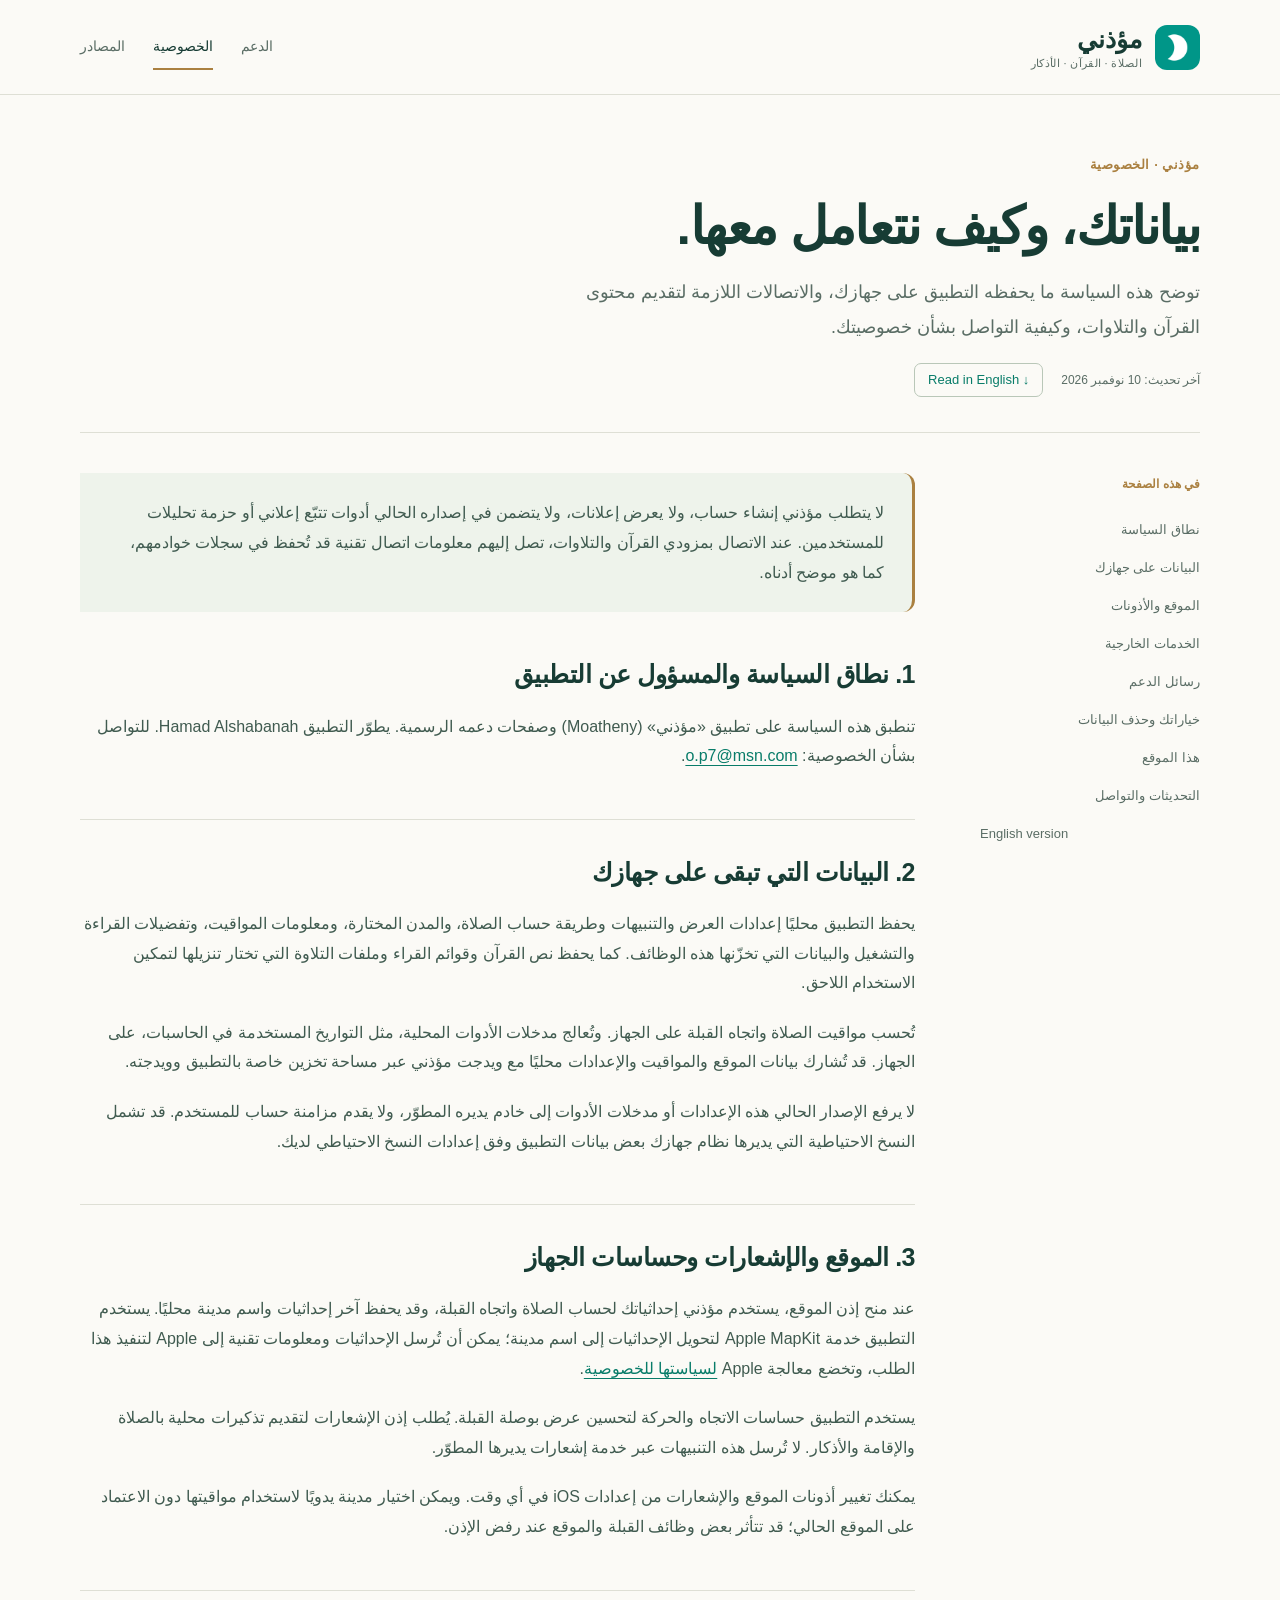
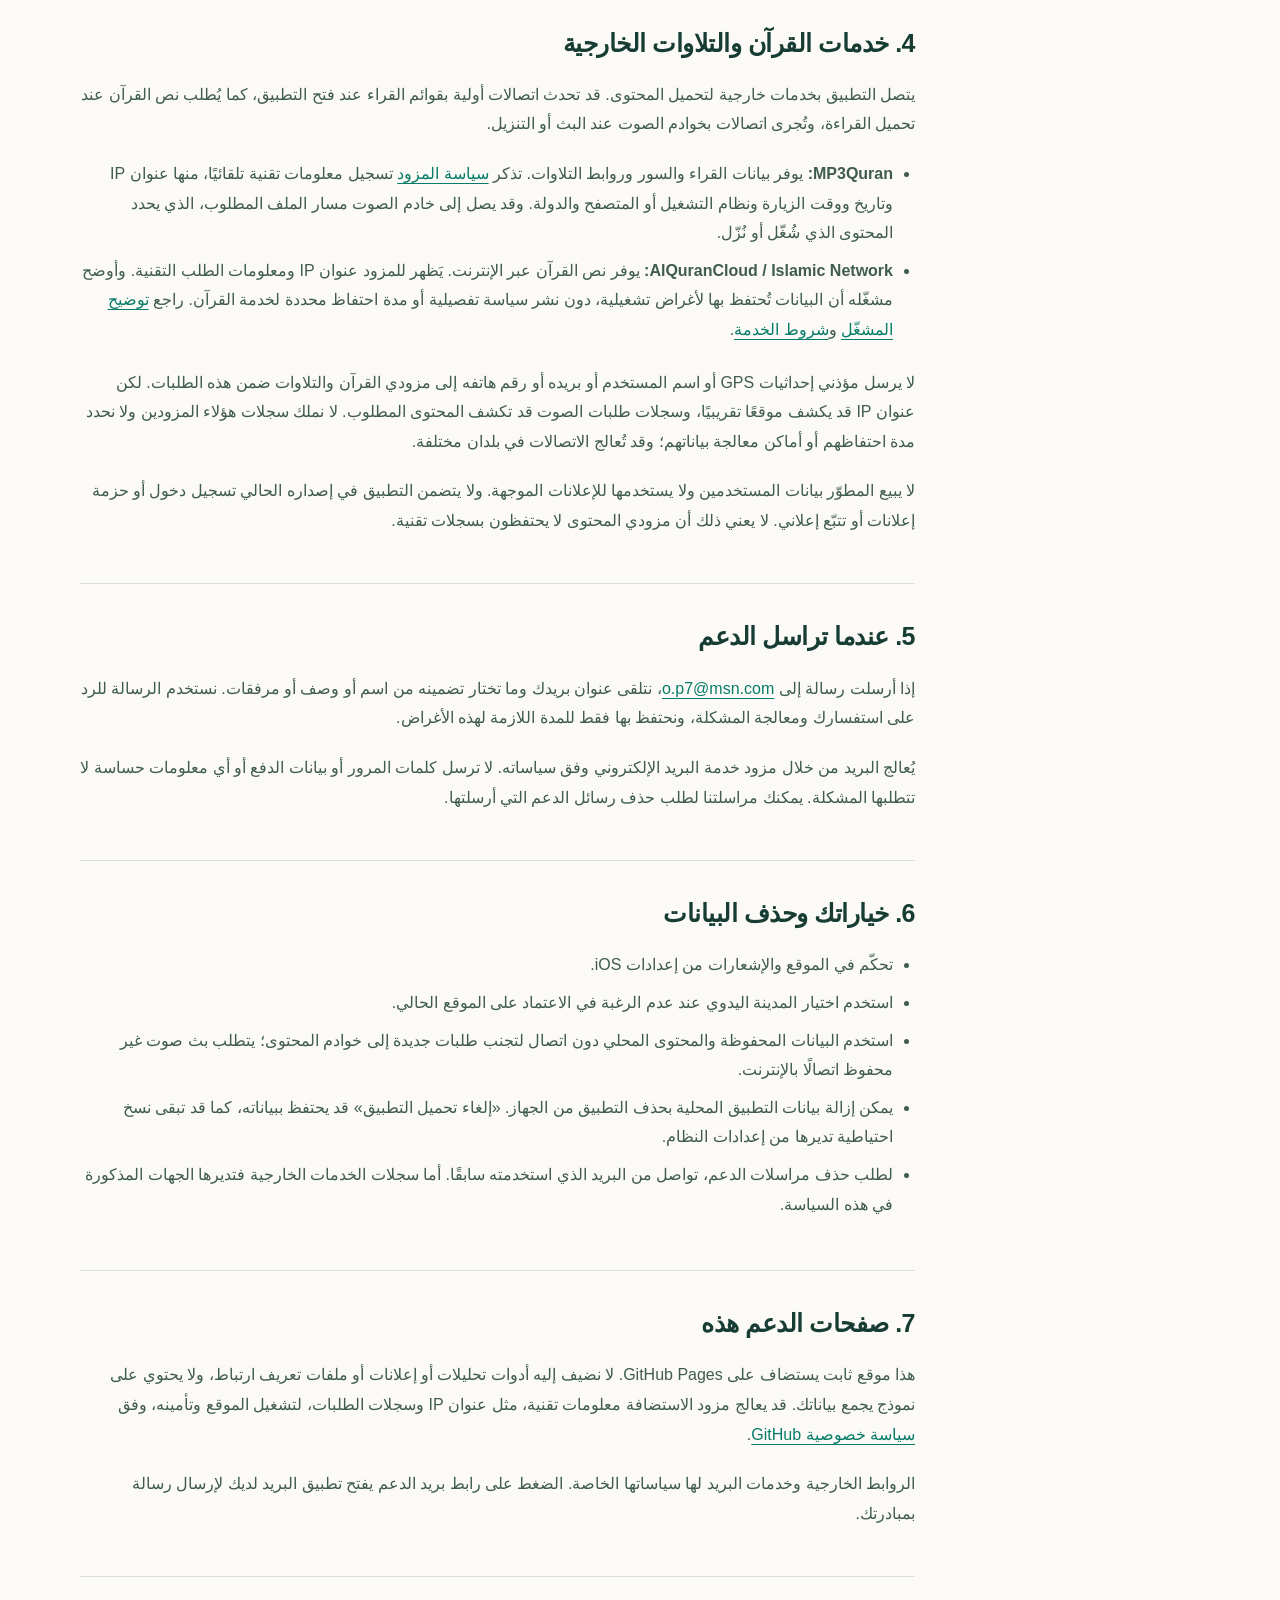
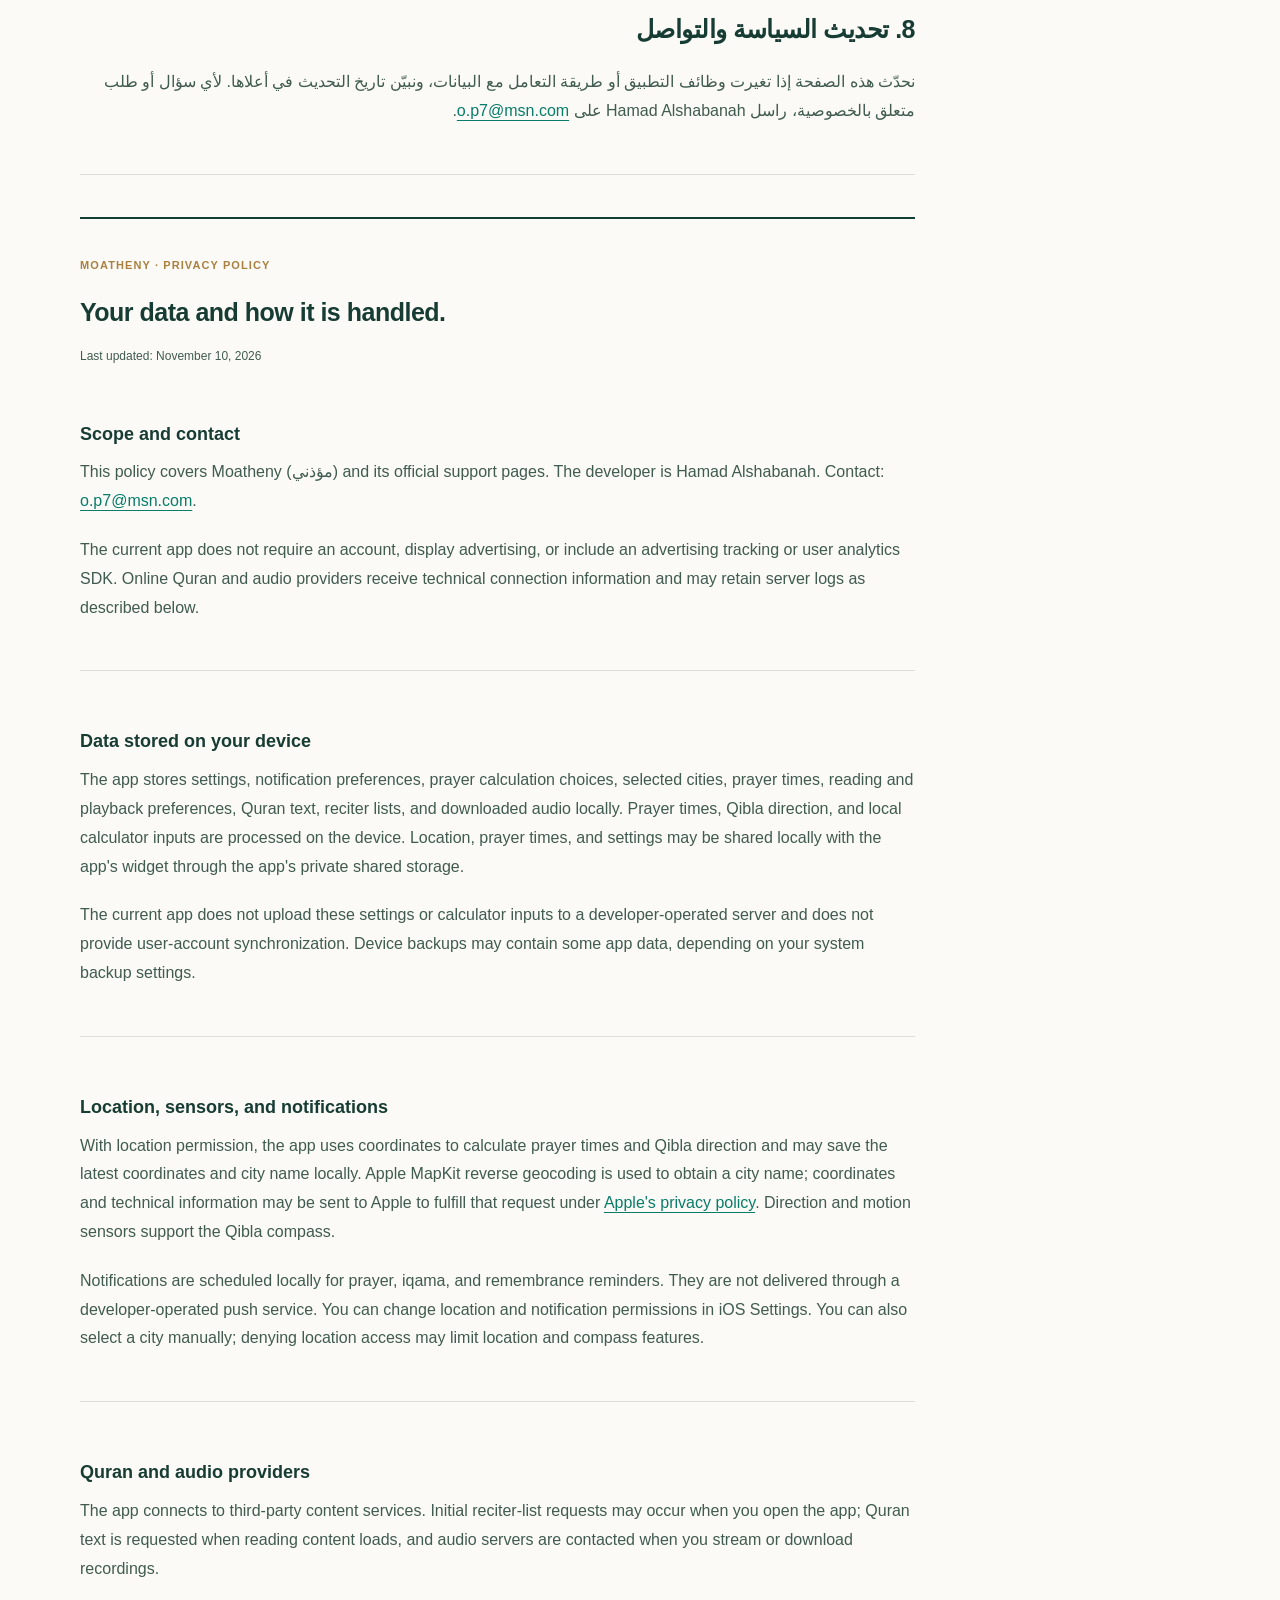
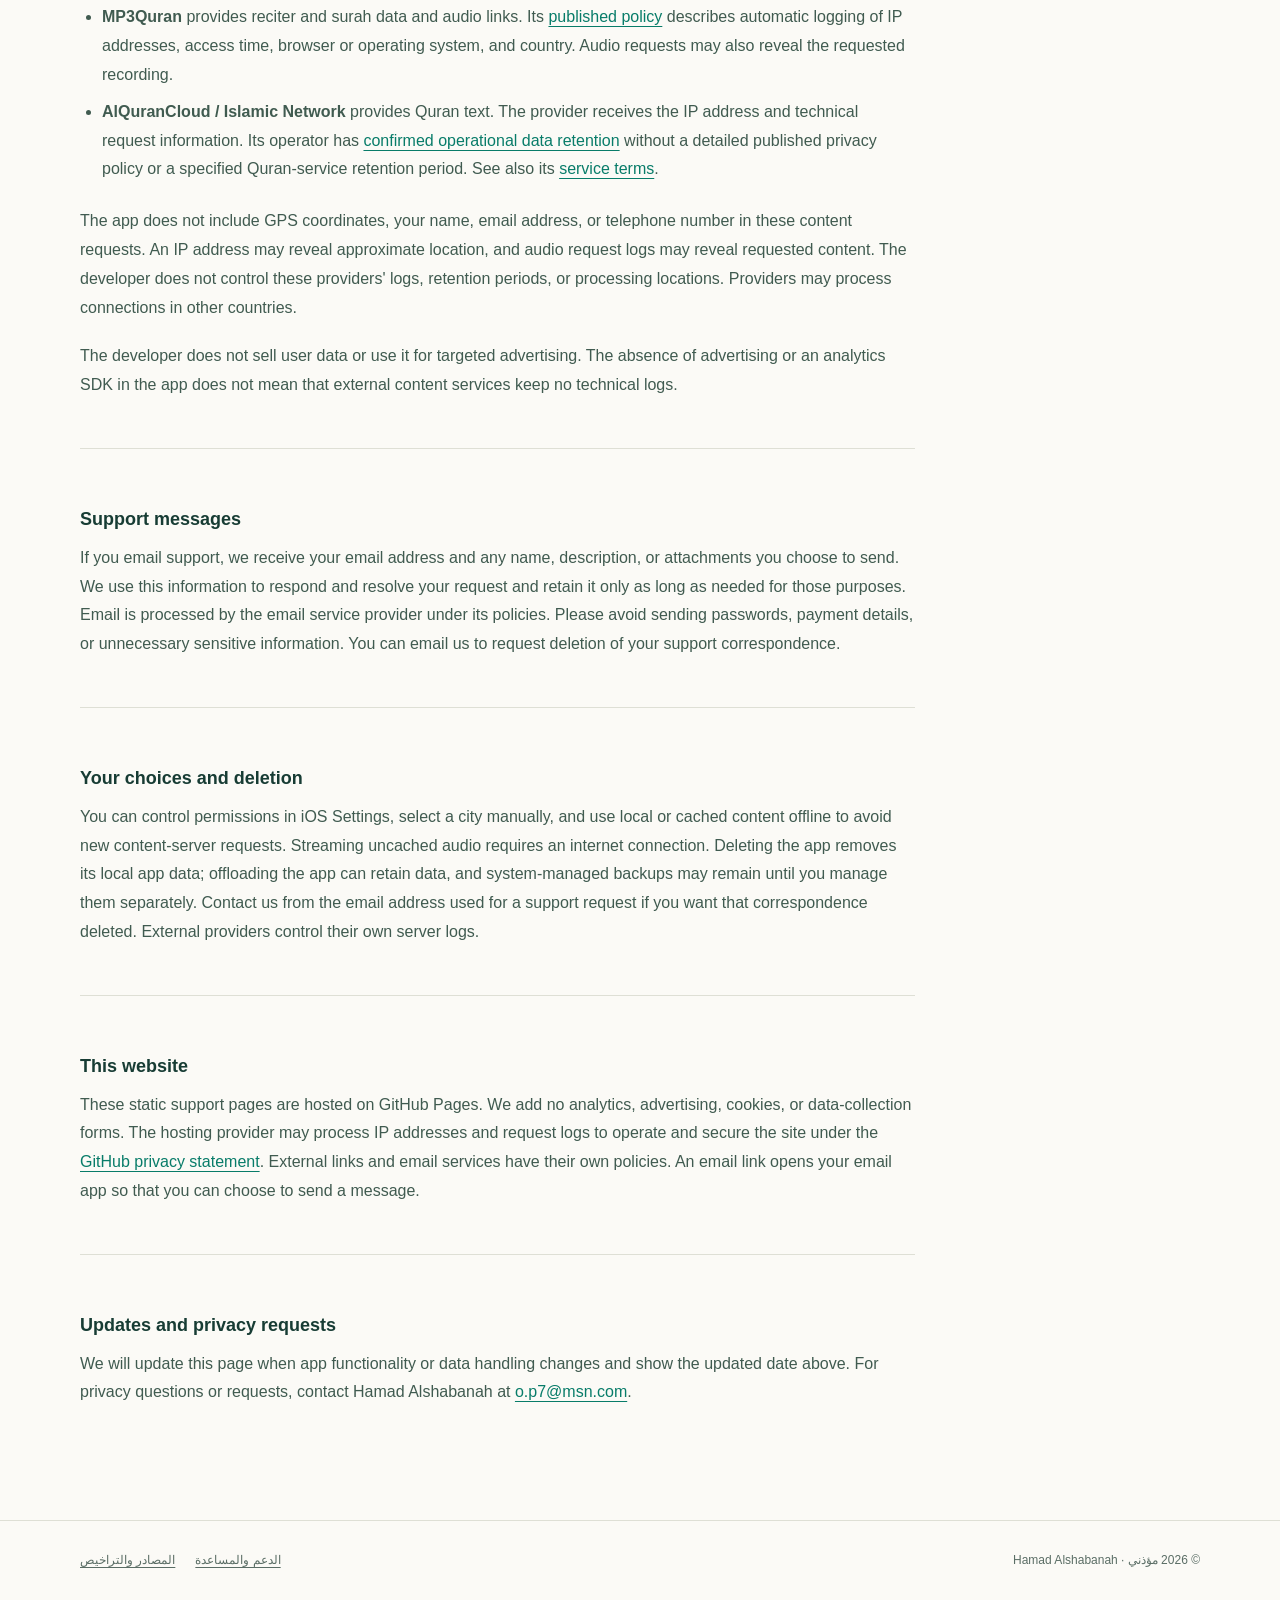
==== docs/privacy.html @ fa2d1a16 "Add Moatheny support, privacy, and content license pages" ====
<!doctype html>
<html lang="ar" dir="rtl">
<head>
  <meta charset="utf-8">
  <meta name="viewport" content="width=device-width, initial-scale=1">
  <meta name="theme-color" content="#113e34">
  <title>سياسة الخصوصية — مؤذني</title>
  <meta name="description" content="سياسة خصوصية مؤذني بالعربية والإنجليزية: التخزين المحلي، الموقع، خدمات القرآن والتلاوات، رسائل الدعم وخيارات المستخدم.">
  <link rel="canonical" href="https://hamads85.github.io/Moatheny/privacy.html">
  <link rel="icon" type="image/png" href="assets/app-icon.png">
  <link rel="apple-touch-icon" href="assets/app-icon.png">
  <link rel="stylesheet" href="assets/style.css">
</head>
<body>
  <a class="skip" href="#main">انتقل إلى المحتوى</a>
  <header class="site-header">
    <div class="wrap header-inner">
      <a class="brand" href="index.html" aria-label="مؤذني — الصفحة الرئيسية"><img src="assets/app-icon.png" width="45" height="45" alt=""><span><span class="brand-name">مؤذني</span><span class="brand-note">الصلاة · القرآن · الأذكار</span></span></a>
      <nav class="nav" aria-label="التنقل الرئيسي"><a href="index.html">الدعم</a><a href="privacy.html" aria-current="page">الخصوصية</a><a href="sources.html">المصادر</a></nav>
    </div>
  </header>
  <main id="main" class="wrap">
    <header class="page-header">
      <span class="eyebrow">مؤذني · الخصوصية</span>
      <h1>بياناتك، وكيف نتعامل معها.</h1>
      <p class="lead">توضح هذه السياسة ما يحفظه التطبيق على جهازك، والاتصالات اللازمة لتقديم محتوى القرآن والتلاوات، وكيفية التواصل بشأن خصوصيتك.</p>
      <div class="meta"><span>آخر تحديث: <time datetime="2026-11-10">10 نوفمبر 2026</time></span><a class="language-link" href="#privacy-en" lang="en" dir="ltr">Read in English ↓</a></div>
    </header>
    <div class="article-layout">
      <nav class="toc" aria-label="محتويات سياسة الخصوصية">
        <span class="toc-title">في هذه الصفحة</span>
        <a href="#scope">نطاق السياسة</a><a href="#local">البيانات على جهازك</a><a href="#location">الموقع والأذونات</a><a href="#providers">الخدمات الخارجية</a><a href="#support-data">رسائل الدعم</a><a href="#choices">خياراتك وحذف البيانات</a><a href="#website">هذا الموقع</a><a href="#changes">التحديثات والتواصل</a><a href="#privacy-en" lang="en" dir="ltr">English version</a>
      </nav>
      <article class="article">
        <div class="policy-intro"><p>لا يتطلب مؤذني إنشاء حساب، ولا يعرض إعلانات، ولا يتضمن في إصداره الحالي أدوات تتبّع إعلاني أو حزمة تحليلات للمستخدمين. عند الاتصال بمزودي القرآن والتلاوات، تصل إليهم معلومات اتصال تقنية قد تُحفظ في سجلات خوادمهم، كما هو موضح أدناه.</p></div>
        <section id="scope">
          <h2>1. نطاق السياسة والمسؤول عن التطبيق</h2>
          <p>تنطبق هذه السياسة على تطبيق «مؤذني» <span lang="en" dir="ltr">(Moatheny)</span> وصفحات دعمه الرسمية. يطوّر التطبيق <span lang="en" dir="ltr">Hamad Alshabanah</span>. للتواصل بشأن الخصوصية: <a href="mailto:o.p7@msn.com" dir="ltr">o.p7@msn.com</a>.</p>
        </section>
        <section id="local">
          <h2>2. البيانات التي تبقى على جهازك</h2>
          <p>يحفظ التطبيق محليًا إعدادات العرض والتنبيهات وطريقة حساب الصلاة، والمدن المختارة، ومعلومات المواقيت، وتفضيلات القراءة والتشغيل والبيانات التي تخزّنها هذه الوظائف. كما يحفظ نص القرآن وقوائم القراء وملفات التلاوة التي تختار تنزيلها لتمكين الاستخدام اللاحق.</p>
          <p>تُحسب مواقيت الصلاة واتجاه القبلة على الجهاز. وتُعالج مدخلات الأدوات المحلية، مثل التواريخ المستخدمة في الحاسبات، على الجهاز. قد تُشارك بيانات الموقع والمواقيت والإعدادات محليًا مع ويدجت مؤذني عبر مساحة تخزين خاصة بالتطبيق وويدجته.</p>
          <p>لا يرفع الإصدار الحالي هذه الإعدادات أو مدخلات الأدوات إلى خادم يديره المطوّر، ولا يقدم مزامنة حساب للمستخدم. قد تشمل النسخ الاحتياطية التي يديرها نظام جهازك بعض بيانات التطبيق وفق إعدادات النسخ الاحتياطي لديك.</p>
        </section>
        <section id="location">
          <h2>3. الموقع والإشعارات وحساسات الجهاز</h2>
          <p>عند منح إذن الموقع، يستخدم مؤذني إحداثياتك لحساب الصلاة واتجاه القبلة، وقد يحفظ آخر إحداثيات واسم مدينة محليًا. يستخدم التطبيق خدمة <span lang="en" dir="ltr">Apple MapKit</span> لتحويل الإحداثيات إلى اسم مدينة؛ يمكن أن تُرسل الإحداثيات ومعلومات تقنية إلى Apple لتنفيذ هذا الطلب، وتخضع معالجة Apple <a href="https://www.apple.com/legal/privacy/">لسياستها للخصوصية</a>.</p>
          <p>يستخدم التطبيق حساسات الاتجاه والحركة لتحسين عرض بوصلة القبلة. يُطلب إذن الإشعارات لتقديم تذكيرات محلية بالصلاة والإقامة والأذكار. لا تُرسل هذه التنبيهات عبر خدمة إشعارات يديرها المطوّر.</p>
          <p>يمكنك تغيير أذونات الموقع والإشعارات من إعدادات iOS في أي وقت. ويمكن اختيار مدينة يدويًا لاستخدام مواقيتها دون الاعتماد على الموقع الحالي؛ قد تتأثر بعض وظائف القبلة والموقع عند رفض الإذن.</p>
        </section>
        <section id="providers">
          <h2>4. خدمات القرآن والتلاوات الخارجية</h2>
          <p>يتصل التطبيق بخدمات خارجية لتحميل المحتوى. قد تحدث اتصالات أولية بقوائم القراء عند فتح التطبيق، كما يُطلب نص القرآن عند تحميل القراءة، وتُجرى اتصالات بخوادم الصوت عند البث أو التنزيل.</p>
          <ul>
            <li><strong>MP3Quran:</strong> يوفر بيانات القراء والسور وروابط التلاوات. تذكر <a href="https://apiquran.mp3quran.net/sw/privacy">سياسة المزود</a> تسجيل معلومات تقنية تلقائيًا، منها عنوان IP وتاريخ ووقت الزيارة ونظام التشغيل أو المتصفح والدولة. وقد يصل إلى خادم الصوت مسار الملف المطلوب، الذي يحدد المحتوى الذي شُغّل أو نُزّل.</li>
            <li><strong>AlQuranCloud / Islamic Network:</strong> يوفر نص القرآن عبر الإنترنت. يَظهر للمزود عنوان IP ومعلومات الطلب التقنية. وأوضح مشغّله أن البيانات تُحتفظ بها لأغراض تشغيلية، دون نشر سياسة تفصيلية أو مدة احتفاظ محددة لخدمة القرآن. راجع <a href="https://community.islamic.network/d/327-privacy-practices-for-alquran-api-and-audio-cdn-rifqat-al-ayat">توضيح المشغّل</a> و<a href="https://alquran.cloud/terms-and-conditions">شروط الخدمة</a>.</li>
          </ul>
          <p>لا يرسل مؤذني إحداثيات GPS أو اسم المستخدم أو بريده أو رقم هاتفه إلى مزودي القرآن والتلاوات ضمن هذه الطلبات. لكن عنوان IP قد يكشف موقعًا تقريبيًا، وسجلات طلبات الصوت قد تكشف المحتوى المطلوب. لا نملك سجلات هؤلاء المزودين ولا نحدد مدة احتفاظهم أو أماكن معالجة بياناتهم؛ وقد تُعالج الاتصالات في بلدان مختلفة.</p>
          <p>لا يبيع المطوّر بيانات المستخدمين ولا يستخدمها للإعلانات الموجهة. ولا يتضمن التطبيق في إصداره الحالي تسجيل دخول أو حزمة إعلانات أو تتبّع إعلاني. لا يعني ذلك أن مزودي المحتوى لا يحتفظون بسجلات تقنية.</p>
        </section>
        <section id="support-data">
          <h2>5. عندما تراسل الدعم</h2>
          <p>إذا أرسلت رسالة إلى <a href="mailto:o.p7@msn.com" dir="ltr">o.p7@msn.com</a>، نتلقى عنوان بريدك وما تختار تضمينه من اسم أو وصف أو مرفقات. نستخدم الرسالة للرد على استفسارك ومعالجة المشكلة، ونحتفظ بها فقط للمدة اللازمة لهذه الأغراض.</p>
          <p>يُعالج البريد من خلال مزود خدمة البريد الإلكتروني وفق سياساته. لا ترسل كلمات المرور أو بيانات الدفع أو أي معلومات حساسة لا تتطلبها المشكلة. يمكنك مراسلتنا لطلب حذف رسائل الدعم التي أرسلتها.</p>
        </section>
        <section id="choices">
          <h2>6. خياراتك وحذف البيانات</h2>
          <ul>
            <li>تحكّم في الموقع والإشعارات من إعدادات iOS.</li>
            <li>استخدم اختيار المدينة اليدوي عند عدم الرغبة في الاعتماد على الموقع الحالي.</li>
            <li>استخدم البيانات المحفوظة والمحتوى المحلي دون اتصال لتجنب طلبات جديدة إلى خوادم المحتوى؛ يتطلب بث صوت غير محفوظ اتصالًا بالإنترنت.</li>
            <li>يمكن إزالة بيانات التطبيق المحلية بحذف التطبيق من الجهاز. «إلغاء تحميل التطبيق» قد يحتفظ ببياناته، كما قد تبقى نسخ احتياطية تديرها من إعدادات النظام.</li>
            <li>لطلب حذف مراسلات الدعم، تواصل من البريد الذي استخدمته سابقًا. أما سجلات الخدمات الخارجية فتديرها الجهات المذكورة في هذه السياسة.</li>
          </ul>
        </section>
        <section id="website">
          <h2>7. صفحات الدعم هذه</h2>
          <p>هذا موقع ثابت يستضاف على <span lang="en" dir="ltr">GitHub Pages</span>. لا نضيف إليه أدوات تحليلات أو إعلانات أو ملفات تعريف ارتباط، ولا يحتوي على نموذج يجمع بياناتك. قد يعالج مزود الاستضافة معلومات تقنية، مثل عنوان IP وسجلات الطلبات، لتشغيل الموقع وتأمينه، وفق <a href="https://docs.github.com/en/site-policy/privacy-policies/github-general-privacy-statement">سياسة خصوصية GitHub</a>.</p>
          <p>الروابط الخارجية وخدمات البريد لها سياساتها الخاصة. الضغط على رابط بريد الدعم يفتح تطبيق البريد لديك لإرسال رسالة بمبادرتك.</p>
        </section>
        <section id="changes">
          <h2>8. تحديث السياسة والتواصل</h2>
          <p>نحدّث هذه الصفحة إذا تغيرت وظائف التطبيق أو طريقة التعامل مع البيانات، ونبيّن تاريخ التحديث في أعلاها. لأي سؤال أو طلب متعلق بالخصوصية، راسل <span lang="en" dir="ltr">Hamad Alshabanah</span> على <a href="mailto:o.p7@msn.com" dir="ltr">o.p7@msn.com</a>.</p>
        </section>

        <div id="privacy-en" class="english" lang="en" dir="ltr">
          <span class="eyebrow">MOATHENY · PRIVACY POLICY</span>
          <h2>Your data and how it is handled.</h2>
          <p class="meta">Last updated: November 10, 2026</p>
          <section>
            <h3>Scope and contact</h3>
            <p>This policy covers Moatheny (مؤذني) and its official support pages. The developer is Hamad Alshabanah. Contact: <a href="mailto:o.p7@msn.com">o.p7@msn.com</a>.</p>
            <p>The current app does not require an account, display advertising, or include an advertising tracking or user analytics SDK. Online Quran and audio providers receive technical connection information and may retain server logs as described below.</p>
          </section>
          <section>
            <h3>Data stored on your device</h3>
            <p>The app stores settings, notification preferences, prayer calculation choices, selected cities, prayer times, reading and playback preferences, Quran text, reciter lists, and downloaded audio locally. Prayer times, Qibla direction, and local calculator inputs are processed on the device. Location, prayer times, and settings may be shared locally with the app's widget through the app's private shared storage.</p>
            <p>The current app does not upload these settings or calculator inputs to a developer-operated server and does not provide user-account synchronization. Device backups may contain some app data, depending on your system backup settings.</p>
          </section>
          <section>
            <h3>Location, sensors, and notifications</h3>
            <p>With location permission, the app uses coordinates to calculate prayer times and Qibla direction and may save the latest coordinates and city name locally. Apple MapKit reverse geocoding is used to obtain a city name; coordinates and technical information may be sent to Apple to fulfill that request under <a href="https://www.apple.com/legal/privacy/">Apple's privacy policy</a>. Direction and motion sensors support the Qibla compass.</p>
            <p>Notifications are scheduled locally for prayer, iqama, and remembrance reminders. They are not delivered through a developer-operated push service. You can change location and notification permissions in iOS Settings. You can also select a city manually; denying location access may limit location and compass features.</p>
          </section>
          <section>
            <h3>Quran and audio providers</h3>
            <p>The app connects to third-party content services. Initial reciter-list requests may occur when you open the app; Quran text is requested when reading content loads, and audio servers are contacted when you stream or download recordings.</p>
            <ul>
              <li><strong>MP3Quran</strong> provides reciter and surah data and audio links. Its <a href="https://apiquran.mp3quran.net/sw/privacy">published policy</a> describes automatic logging of IP addresses, access time, browser or operating system, and country. Audio requests may also reveal the requested recording.</li>
              <li><strong>AlQuranCloud / Islamic Network</strong> provides Quran text. The provider receives the IP address and technical request information. Its operator has <a href="https://community.islamic.network/d/327-privacy-practices-for-alquran-api-and-audio-cdn-rifqat-al-ayat">confirmed operational data retention</a> without a detailed published privacy policy or a specified Quran-service retention period. See also its <a href="https://alquran.cloud/terms-and-conditions">service terms</a>.</li>
            </ul>
            <p>The app does not include GPS coordinates, your name, email address, or telephone number in these content requests. An IP address may reveal approximate location, and audio request logs may reveal requested content. The developer does not control these providers' logs, retention periods, or processing locations. Providers may process connections in other countries.</p>
            <p>The developer does not sell user data or use it for targeted advertising. The absence of advertising or an analytics SDK in the app does not mean that external content services keep no technical logs.</p>
          </section>
          <section>
            <h3>Support messages</h3>
            <p>If you email support, we receive your email address and any name, description, or attachments you choose to send. We use this information to respond and resolve your request and retain it only as long as needed for those purposes. Email is processed by the email service provider under its policies. Please avoid sending passwords, payment details, or unnecessary sensitive information. You can email us to request deletion of your support correspondence.</p>
          </section>
          <section>
            <h3>Your choices and deletion</h3>
            <p>You can control permissions in iOS Settings, select a city manually, and use local or cached content offline to avoid new content-server requests. Streaming uncached audio requires an internet connection. Deleting the app removes its local app data; offloading the app can retain data, and system-managed backups may remain until you manage them separately. Contact us from the email address used for a support request if you want that correspondence deleted. External providers control their own server logs.</p>
          </section>
          <section>
            <h3>This website</h3>
            <p>These static support pages are hosted on GitHub Pages. We add no analytics, advertising, cookies, or data-collection forms. The hosting provider may process IP addresses and request logs to operate and secure the site under the <a href="https://docs.github.com/en/site-policy/privacy-policies/github-general-privacy-statement">GitHub privacy statement</a>. External links and email services have their own policies. An email link opens your email app so that you can choose to send a message.</p>
          </section>
          <section>
            <h3>Updates and privacy requests</h3>
            <p>We will update this page when app functionality or data handling changes and show the updated date above. For privacy questions or requests, contact Hamad Alshabanah at <a href="mailto:o.p7@msn.com">o.p7@msn.com</a>.</p>
          </section>
        </div>
      </article>
    </div>
  </main>
  <footer class="site-footer"><div class="wrap footer-inner"><p>© 2026 مؤذني · <span lang="en" dir="ltr">Hamad Alshabanah</span></p><div class="footer-links"><a href="index.html">الدعم والمساعدة</a><a href="sources.html">المصادر والتراخيص</a></div></div></footer>
</body>
</html>
---- docs/assets/style.css ----
:root{color-scheme:light;--ink:#173c34;--muted:#5a6d65;--green:#087c69;--deep:#113e34;--teal:#00998a;--gold:#aa8040;--paper:#fbfaf6;--line:#dedfd5;--white:#fff;--soft:#eef3eb;--radius:22px}
*{box-sizing:border-box}
html{scroll-behavior:smooth;scroll-padding-top:100px}
body{margin:0;background:var(--paper);color:var(--ink);font-family:-apple-system,BlinkMacSystemFont,"Segoe UI",Tahoma,Arial,sans-serif;font-size:17px;line-height:1.85;-webkit-font-smoothing:antialiased}
a{color:var(--green);text-underline-offset:.22em;text-decoration-thickness:1px}
a:hover{text-decoration-thickness:2px}
a:focus-visible,summary:focus-visible{outline:3px solid var(--gold);outline-offset:5px;border-radius:5px}
img{max-width:100%;height:auto;display:block}
button,a{-webkit-tap-highlight-color:transparent}
::selection{background:#d8e8d6;color:var(--deep)}
.wrap{width:min(1120px,calc(100% - 64px));margin-inline:auto}
.skip{position:absolute;inset-block-start:-100px;inset-inline-start:24px;padding:10px 18px;background:var(--deep);color:white;z-index:10}
.skip:focus{inset-block-start:8px}
.site-header{border-bottom:1px solid var(--line);background:rgba(251,250,246,.96)}
.header-inner{display:flex;align-items:center;justify-content:space-between;gap:30px;min-height:94px}
.brand{display:flex;align-items:center;gap:13px;color:var(--ink);text-decoration:none;flex-shrink:0}
.brand img{width:45px;height:45px;border-radius:12px}
.brand-name{display:block;font-size:25px;font-weight:750;line-height:1.3}
.brand-note{display:block;font-size:11px;color:var(--muted);letter-spacing:.03em;line-height:1.5}
.nav{display:flex;flex-wrap:wrap;align-items:center;gap:28px;font-size:14px}
.nav a{color:var(--muted);text-decoration:none;padding:10px 0}
.nav a:hover,.nav a[aria-current=page]{color:var(--ink)}
.nav a[aria-current=page]{box-shadow:inset 0 -2px var(--gold)}
.eyebrow{display:block;color:var(--gold);font-size:13px;font-weight:700;letter-spacing:.04em;margin-bottom:20px}
h1,h2,h3,p{margin-top:0}
h1{font-size:clamp(38px,5.4vw,67px);line-height:1.35;font-weight:760;letter-spacing:-1.4px;margin-bottom:24px}
h2{font-size:clamp(26px,3vw,35px);line-height:1.5;letter-spacing:-.5px;margin-bottom:18px}
h3{font-size:20px;line-height:1.6;margin-bottom:10px}
p{margin-bottom:20px}
.lead{color:var(--muted);font-size:19px;line-height:1.95;max-width:650px}
.hero{padding-block:74px 70px;display:grid;grid-template-columns:minmax(0,1.45fr) minmax(240px,.8fr);align-items:center;gap:80px}
.hero-copy h1 span{color:var(--green)}
.hero-copy .lead{max-width:600px}
.hero-art{position:relative;min-height:330px;display:flex;justify-content:center;align-items:center}
.icon-panel{width:min(300px,100%);aspect-ratio:1;border-radius:64px;padding:24px;background:#e7eee5;border:1px solid #d7e0d3;transform:rotate(-7deg)}
.icon-panel img{width:100%;border-radius:46px;transform:rotate(7deg);box-shadow:0 20px 35px -20px #113e3455}
.hero-art:before,.hero-art:after{content:"";position:absolute;border:1px solid #b8c6b5;border-radius:50%;z-index:-1}
.hero-art:before{width:330px;height:330px}
.hero-art:after{width:365px;height:365px;border-style:dashed;opacity:.65}
.actions{display:flex;flex-wrap:wrap;align-items:center;gap:14px;margin-top:28px}
.button{display:inline-flex;align-items:center;justify-content:center;gap:10px;padding:11px 23px;border-radius:10px;font-size:15px;font-weight:650;text-decoration:none;border:1px solid var(--green);background:var(--green);color:white;min-height:50px}
.button:hover{background:var(--deep);border-color:var(--deep)}
.button.secondary{background:transparent;border-color:#bbc8ba;color:var(--ink)}
.button.secondary:hover{background:var(--soft)}
.small-note{display:block;color:var(--muted);font-size:13px;margin-top:18px}
.feature-strip{background:var(--deep);color:#f7faf3;border-radius:var(--radius);padding:36px 40px;display:grid;grid-template-columns:repeat(3,1fr);gap:35px}
.feature-strip section+section{border-inline-start:1px solid #ffffff25;padding-inline-start:35px}
.feature-strip h2{font-size:19px;margin:0 0 8px}
.feature-strip p{font-size:14px;color:#c4d5c9;margin:0;line-height:1.9}
.feature-number{color:#d8b579;font-size:11px;letter-spacing:.15em;display:block;margin-bottom:8px}
.section{padding-block:72px;border-bottom:1px solid var(--line)}
.section-heading{max-width:620px;margin-bottom:35px}
.section-heading p{color:var(--muted)}
.support-layout{display:grid;grid-template-columns:260px minmax(0,1fr);gap:65px;align-items:start}
.contact-aside{background:var(--soft);padding:27px;border-radius:16px}
.contact-aside p{color:var(--muted);font-size:14px;margin-bottom:16px}
.email{direction:ltr;unicode-bidi:isolate;font-weight:650;font-size:17px}
.contact-aside .label{display:block;color:var(--muted);font-size:12px;margin-top:18px}
.faq details{border-top:1px solid var(--line);padding:0}
.faq details:last-child{border-bottom:1px solid var(--line)}
.faq summary{padding:22px 0;cursor:pointer;font-size:18px;font-weight:650;list-style:none;display:flex;align-items:center;justify-content:space-between;gap:20px}
.faq summary::-webkit-details-marker{display:none}
.faq summary:after{content:"+";color:var(--gold);font-size:24px;font-weight:400;line-height:1;flex-shrink:0}
.faq details[open] summary:after{content:"−"}
.faq details p,.faq details ul{font-size:15px;color:var(--muted);margin-bottom:22px;max-width:690px}
.faq details ul{padding-inline-start:22px}
.info-links{display:grid;grid-template-columns:1fr 1fr;gap:24px;padding-block:42px}
.info-link{border:1px solid var(--line);border-radius:16px;padding:27px 30px;text-decoration:none;display:block;background:#ffffff70}
.info-link .link-title{color:var(--ink);display:block;font-size:20px;font-weight:650;margin-bottom:5px}
.info-link .link-copy{color:var(--muted);display:block;font-size:14px}
.info-link:hover{border-color:var(--green);background:var(--white)}
.site-footer{border-top:1px solid var(--line);padding:28px 0 36px;color:var(--muted);font-size:12px}
.footer-inner{display:flex;justify-content:space-between;gap:20px;align-items:center;flex-wrap:wrap}
.footer-inner p{margin:0}
.footer-links{display:flex;gap:20px;flex-wrap:wrap}
.footer-links a{color:var(--muted)}
.page-header{padding-block:58px 35px;border-bottom:1px solid var(--line)}
.page-header h1{font-size:clamp(34px,4.5vw,52px);margin-bottom:14px}
.page-header .eyebrow{margin-bottom:14px}
.page-header .lead{font-size:18px;margin-bottom:18px}
.meta{font-size:12px;color:var(--muted);display:flex;gap:18px;flex-wrap:wrap;align-items:center}
.language-link{border:1px solid #b9c7b8;border-radius:7px;padding:4px 13px;text-decoration:none;font-size:13px}
.article-layout{display:grid;grid-template-columns:220px minmax(0,1fr);gap:65px;padding-block:40px 65px;align-items:start}
.toc{position:sticky;top:28px;font-size:13px}
.toc-title{color:var(--gold);font-weight:700;font-size:12px;display:block;margin-bottom:15px}
.toc a{display:block;text-decoration:none;color:var(--muted);padding:7px 0}
.toc a:hover{color:var(--green)}
.article{min-width:0;font-size:16px}
.article section{padding-block:8px 28px;margin-bottom:24px;border-bottom:1px solid var(--line)}
.article section:last-child{border-bottom:0;margin-bottom:0}
.article h2{font-size:25px;line-height:1.65;margin-bottom:16px}
.article h3{font-size:18px;margin-top:24px}
.article p,.article li{color:#405b50}
.article ul{padding-inline-start:22px;margin-top:0;margin-bottom:23px}
.article li{margin-block:8px}
.policy-intro{background:var(--soft);border-inline-start:3px solid var(--gold);border-radius:0 12px 12px 0;padding:25px 28px;margin-bottom:34px}
.policy-intro p:last-child{margin-bottom:0}
.article a{overflow-wrap:anywhere}
.article .english{direction:ltr;text-align:left;border-top:2px solid var(--deep);padding-top:36px;margin-top:42px}
.english .eyebrow{letter-spacing:.1em;font-size:11px}
.english h2{line-height:1.4}
.english p,.english li{line-height:1.8}
.source-meta{display:flex;gap:9px;flex-wrap:wrap;margin-bottom:18px}
.tag{font-size:11px;line-height:1.6;background:#eaf0e5;border:1px solid #d9e2d2;color:#3c5a49;border-radius:5px;padding:3px 8px}
.license{background:#f0f0e9;border:1px solid var(--line);border-radius:12px;padding:23px;direction:ltr;text-align:left;white-space:pre-wrap;font-family:ui-monospace,SFMono-Regular,Consolas,monospace;font-size:12px;line-height:1.8;overflow-wrap:anywhere;margin:18px 0 24px}
.license-links{display:flex;flex-wrap:wrap;gap:13px;font-size:13px;margin-top:13px}
.dependency-list{padding:0!important;list-style:none}
.dependency-list li{border-top:1px solid var(--line);padding-block:16px;margin:0;display:flex;align-items:baseline;justify-content:space-between;gap:20px}
.dependency-list strong{font-size:15px;display:block}
.dependency-list span{display:block;color:var(--muted);font-size:12px}
.dependency-list a{font-size:13px;white-space:nowrap}
@media(min-width:1500px){.hero{padding-block:100px 90px}}
@media(max-width:900px){.hero{gap:35px;grid-template-columns:minmax(0,1.25fr) minmax(220px,.75fr)}.hero-art{min-height:270px}.icon-panel{width:230px;padding:18px;border-radius:52px}.icon-panel img{border-radius:35px}.hero-art:before{width:260px;height:260px}.hero-art:after{width:290px;height:290px}.support-layout{grid-template-columns:220px minmax(0,1fr);gap:35px}.article-layout{grid-template-columns:170px minmax(0,1fr);gap:35px}.feature-strip{padding:30px;gap:24px}.feature-strip section+section{padding-inline-start:24px}}
@media(max-width:680px){.wrap{width:calc(100% - 40px)}.header-inner{min-height:85px;gap:16px}.brand-name{font-size:22px}.brand-note{font-size:10px}.brand img{width:39px;height:39px;border-radius:10px}.nav{gap:16px;font-size:12px}.nav a{padding-block:8px}.hero{padding-block:42px 38px;grid-template-columns:1fr;gap:22px}.hero-art{min-height:225px;grid-row:1}.icon-panel{width:170px;border-radius:40px;padding:12px}.icon-panel img{border-radius:28px}.hero-art:before{width:200px;height:200px}.hero-art:after{width:226px;height:226px}.hero-copy{text-align:center}.hero-copy .eyebrow{margin-bottom:12px}.hero-copy h1{font-size:42px;margin-bottom:18px;letter-spacing:-1px}.hero-copy .lead{font-size:17px}.actions{justify-content:center}.feature-strip{grid-template-columns:1fr;padding:27px;gap:23px}.feature-strip section+section{border-inline-start:0;border-top:1px solid #ffffff25;padding-inline-start:0;padding-top:22px}.feature-strip h2{font-size:19px}.feature-strip p{font-size:14px}.section{padding-block:43px}.section-heading{margin-bottom:24px}.support-layout{grid-template-columns:1fr;gap:28px}.contact-aside{padding:23px}.faq summary{font-size:16px;padding-block:20px}.info-links{grid-template-columns:1fr;gap:16px;padding-block:30px}.info-link{padding:23px}.site-footer{padding-block:25px}.footer-inner{gap:15px}.footer-links{gap:17px}.page-header{padding-top:39px}.page-header .lead{font-size:16px}.article-layout{grid-template-columns:1fr;gap:26px;padding-block:26px 40px}.toc{position:static;display:flex;flex-wrap:wrap;column-gap:20px;row-gap:0;border-bottom:1px solid var(--line);padding-bottom:20px}.toc-title{width:100%;margin-bottom:6px}.toc a{font-size:12px;padding-block:4px}.article{font-size:15px}.article h2{font-size:23px}.policy-intro{padding:22px}.article section{padding-bottom:20px;margin-bottom:20px}.dependency-list li{align-items:center}.license{padding:17px;font-size:11px}}
@media(max-width:400px){.wrap{width:calc(100% - 30px)}.header-inner{align-items:center;gap:12px;flex-wrap:wrap;padding-block:16px}.nav{width:100%;justify-content:space-between;gap:12px}.hero-copy h1{font-size:36px}.button{width:100%}}
@media(prefers-reduced-motion:reduce){html{scroll-behavior:auto}}
@media print{.site-header,.site-footer,.toc,.actions,.skip{display:none}.wrap{width:100%}.article-layout{display:block}.article a{color:inherit}.article section{break-inside:avoid}.hero-art:before,.hero-art:after{display:none}}
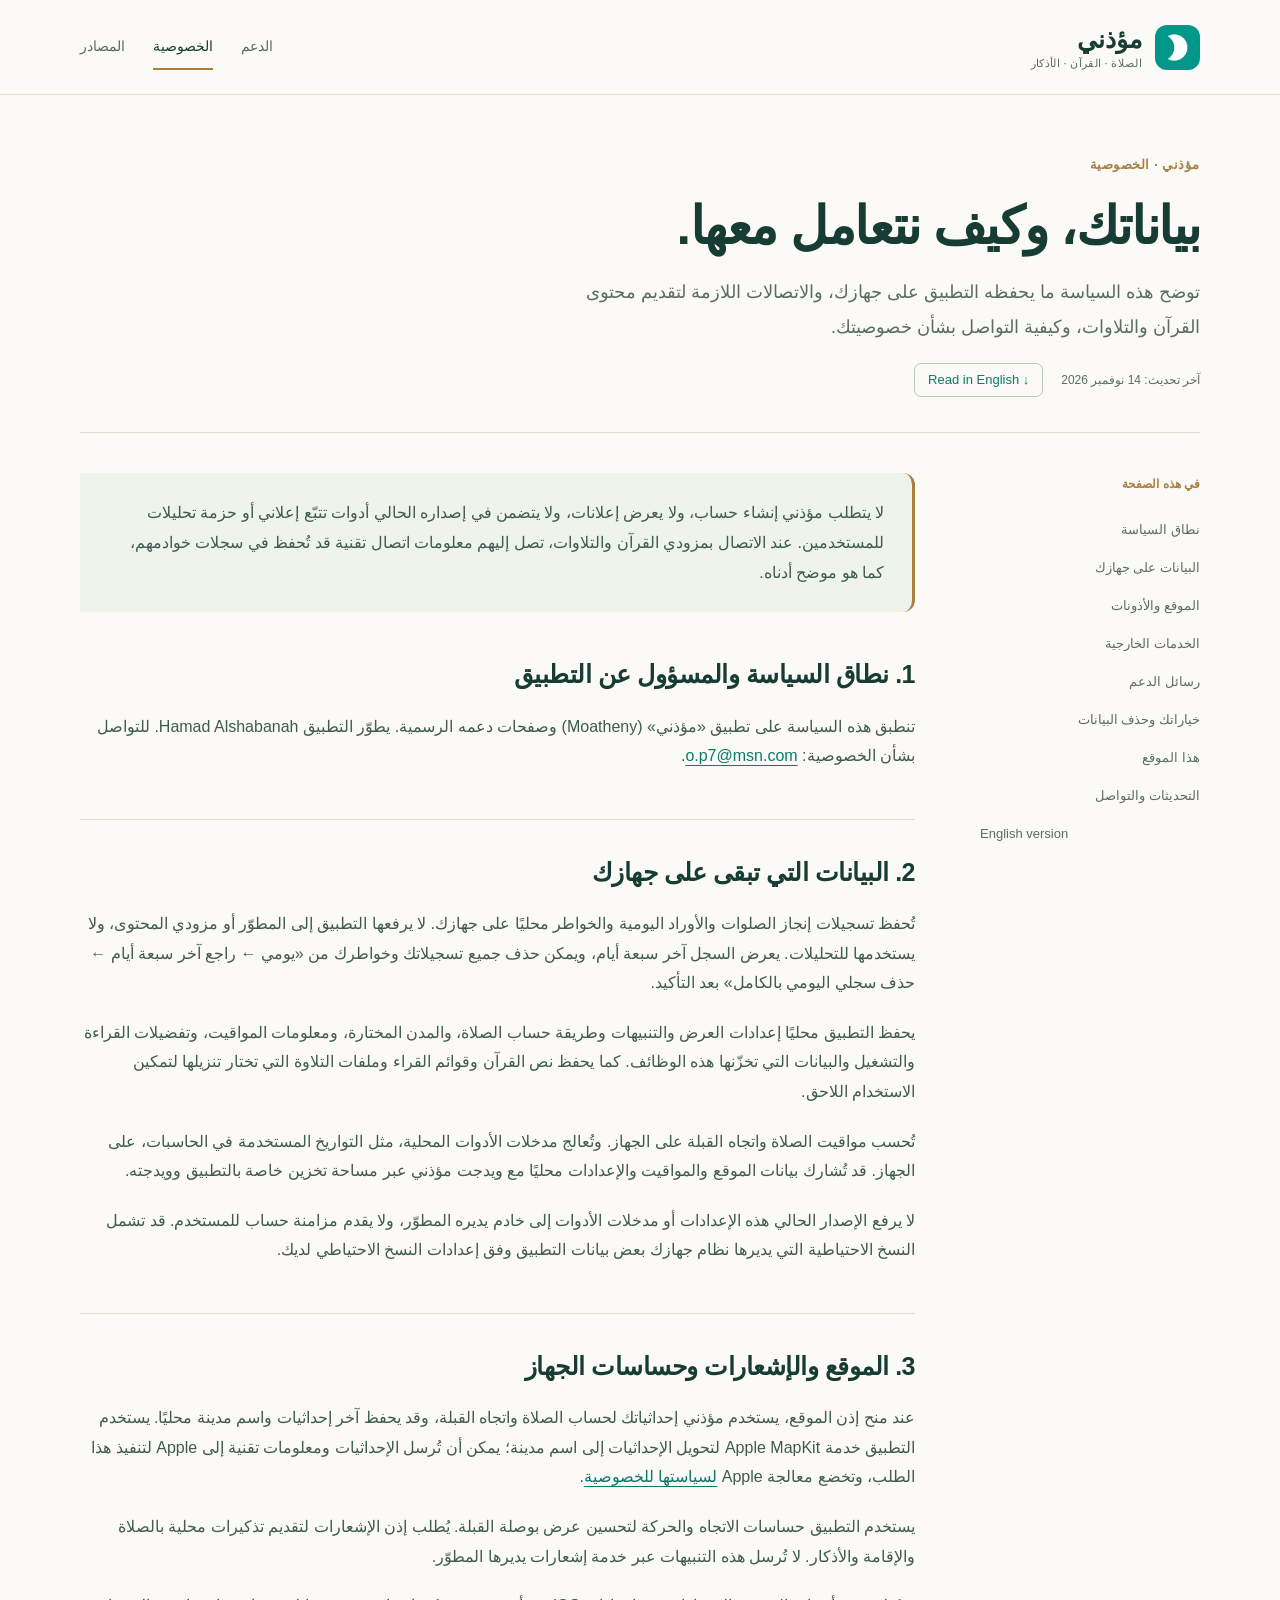
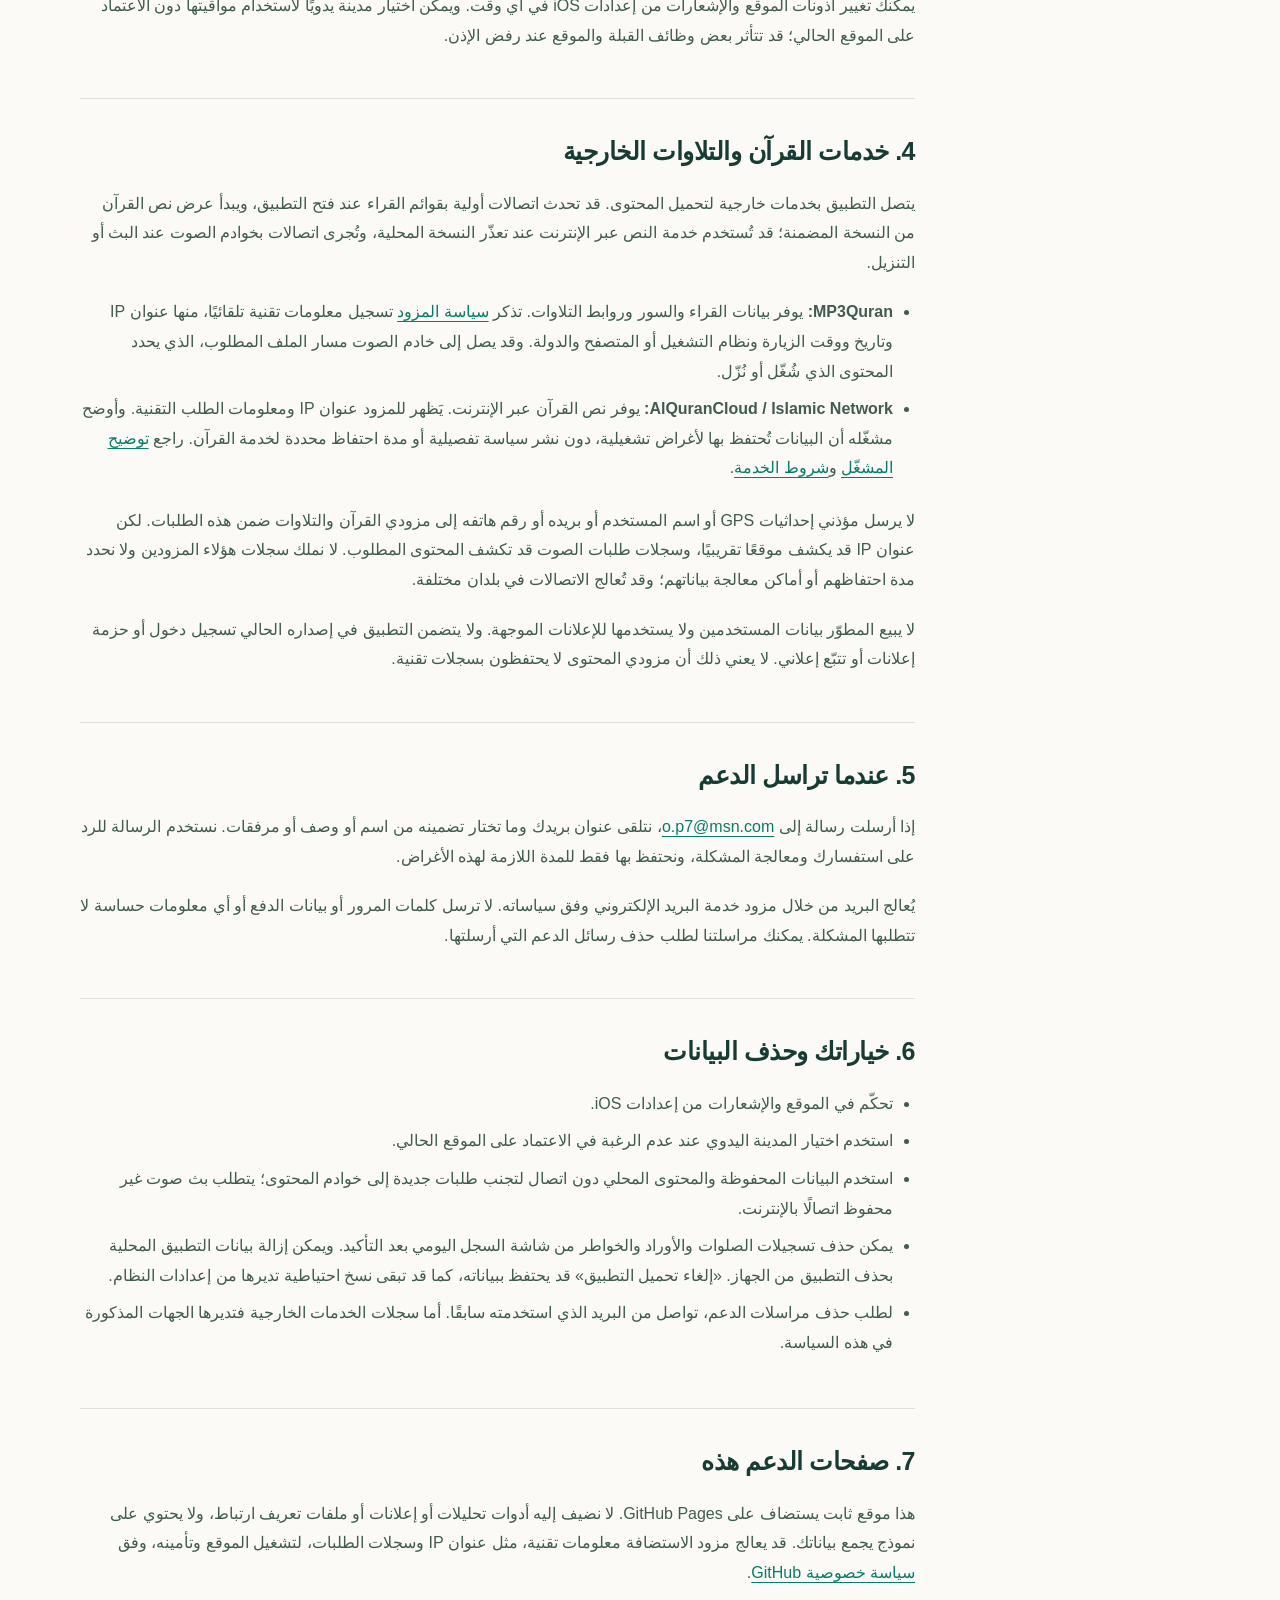
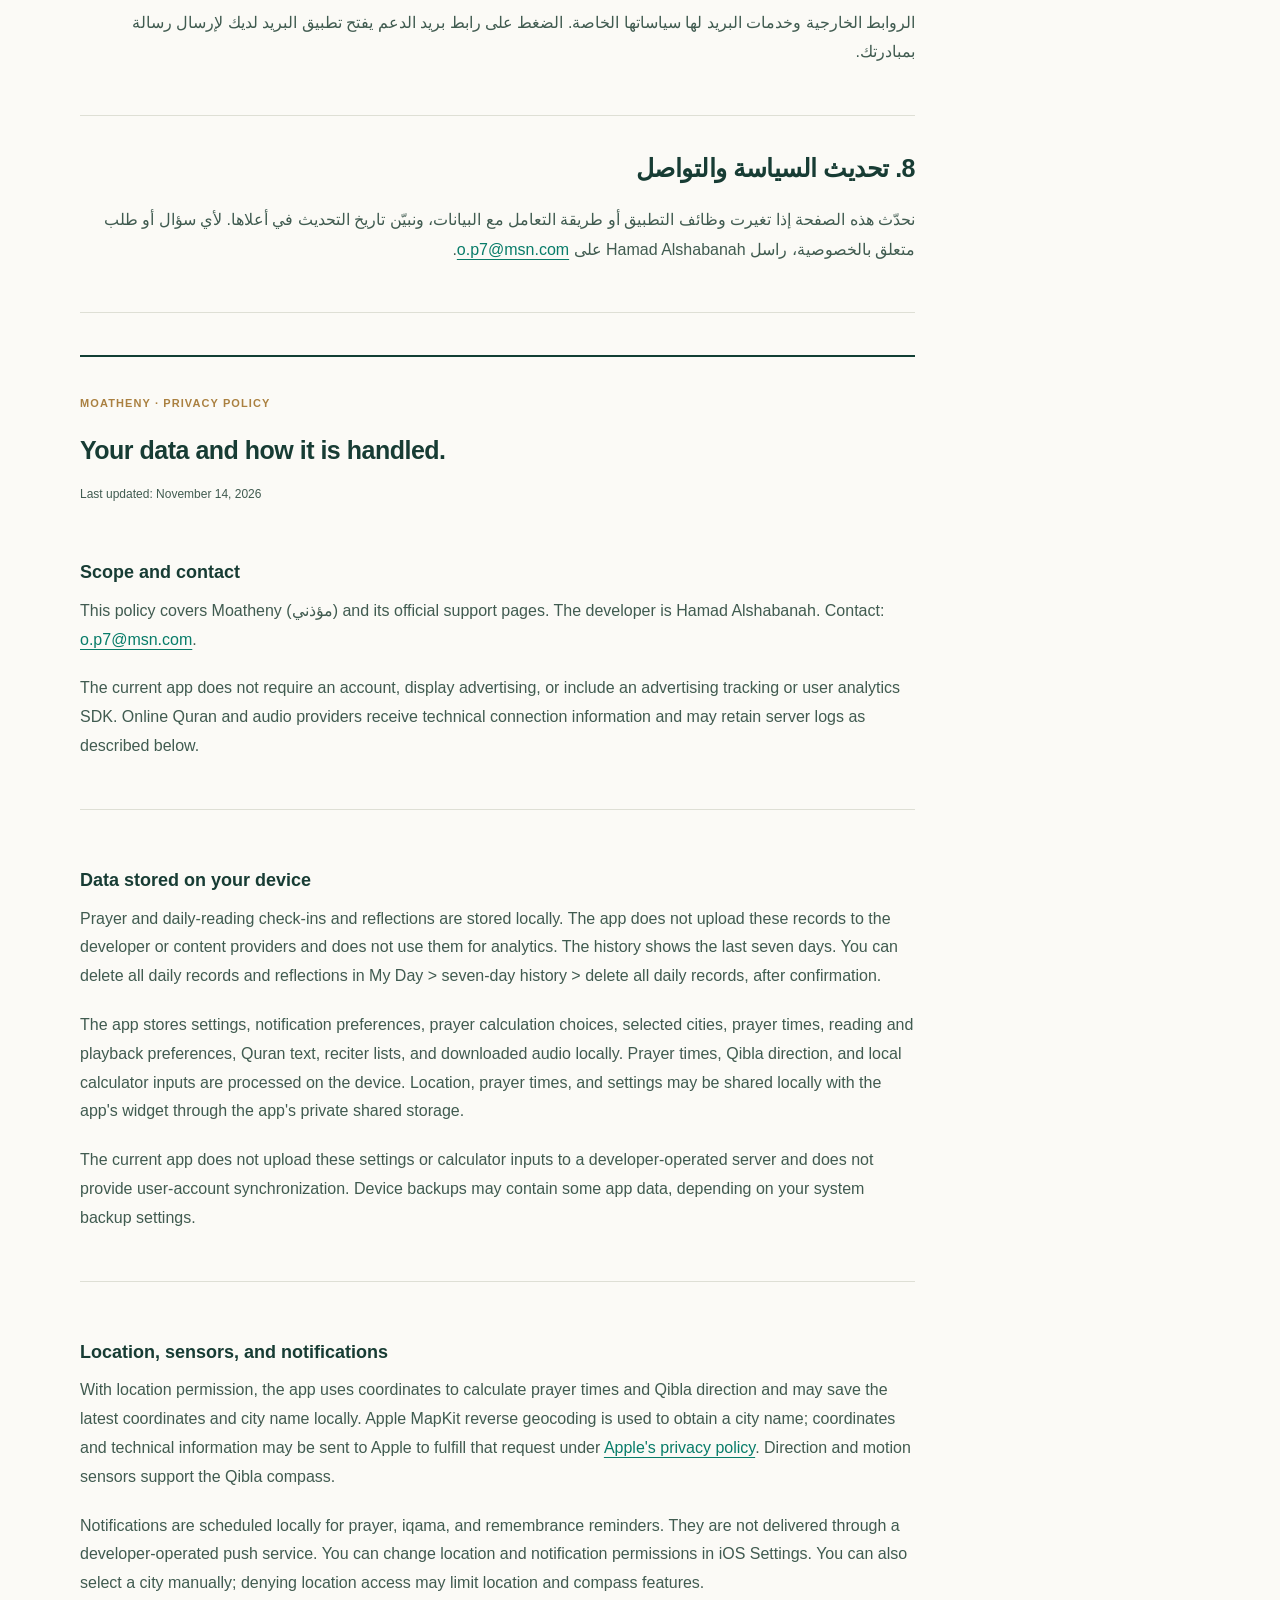
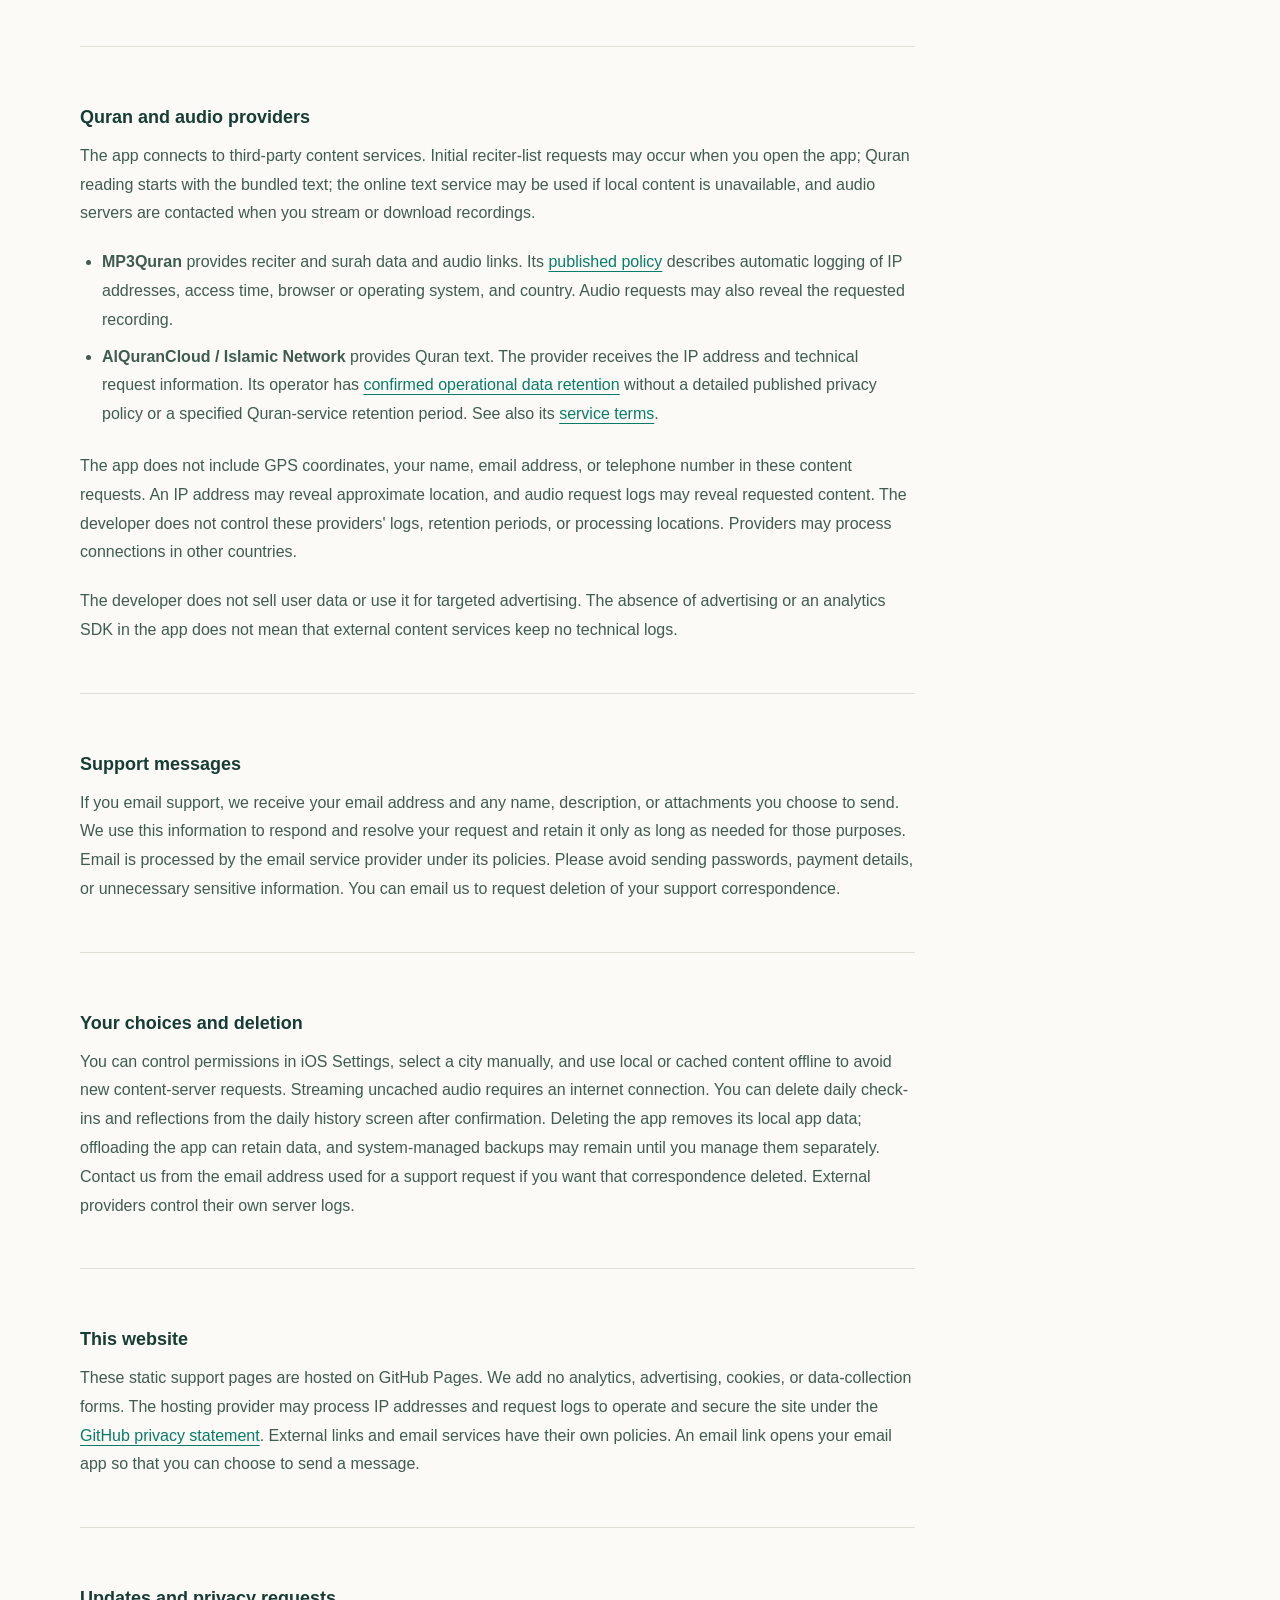
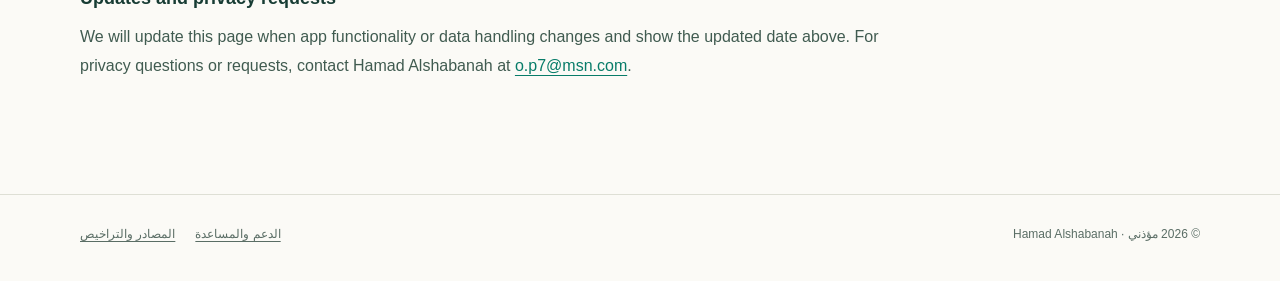
==== commit 3aa8a45d: "Document local daily practice records and deletion" ====
--- a/docs/privacy.html
+++ b/docs/privacy.html
@@ -24,7 +24,7 @@
       <span class="eyebrow">مؤذني · الخصوصية</span>
       <h1>بياناتك، وكيف نتعامل معها.</h1>
       <p class="lead">توضح هذه السياسة ما يحفظه التطبيق على جهازك، والاتصالات اللازمة لتقديم محتوى القرآن والتلاوات، وكيفية التواصل بشأن خصوصيتك.</p>
-      <div class="meta"><span>آخر تحديث: <time datetime="2026-11-10">10 نوفمبر 2026</time></span><a class="language-link" href="#privacy-en" lang="en" dir="ltr">Read in English ↓</a></div>
+      <div class="meta"><span>آخر تحديث: <time datetime="2026-11-14">14 نوفمبر 2026</time></span><a class="language-link" href="#privacy-en" lang="en" dir="ltr">Read in English ↓</a></div>
     </header>
     <div class="article-layout">
       <nav class="toc" aria-label="محتويات سياسة الخصوصية">
@@ -39,6 +39,7 @@
         </section>
         <section id="local">
           <h2>2. البيانات التي تبقى على جهازك</h2>
+          <p>تُحفظ تسجيلات إنجاز الصلوات والأوراد اليومية والخواطر محليًا على جهازك. لا يرفعها التطبيق إلى المطوّر أو مزودي المحتوى، ولا يستخدمها للتحليلات. يعرض السجل آخر سبعة أيام، ويمكن حذف جميع تسجيلاتك وخواطرك من «يومي ← راجع آخر سبعة أيام ← حذف سجلي اليومي بالكامل» بعد التأكيد.</p>
           <p>يحفظ التطبيق محليًا إعدادات العرض والتنبيهات وطريقة حساب الصلاة، والمدن المختارة، ومعلومات المواقيت، وتفضيلات القراءة والتشغيل والبيانات التي تخزّنها هذه الوظائف. كما يحفظ نص القرآن وقوائم القراء وملفات التلاوة التي تختار تنزيلها لتمكين الاستخدام اللاحق.</p>
           <p>تُحسب مواقيت الصلاة واتجاه القبلة على الجهاز. وتُعالج مدخلات الأدوات المحلية، مثل التواريخ المستخدمة في الحاسبات، على الجهاز. قد تُشارك بيانات الموقع والمواقيت والإعدادات محليًا مع ويدجت مؤذني عبر مساحة تخزين خاصة بالتطبيق وويدجته.</p>
           <p>لا يرفع الإصدار الحالي هذه الإعدادات أو مدخلات الأدوات إلى خادم يديره المطوّر، ولا يقدم مزامنة حساب للمستخدم. قد تشمل النسخ الاحتياطية التي يديرها نظام جهازك بعض بيانات التطبيق وفق إعدادات النسخ الاحتياطي لديك.</p>
@@ -51,7 +52,7 @@
         </section>
         <section id="providers">
           <h2>4. خدمات القرآن والتلاوات الخارجية</h2>
-          <p>يتصل التطبيق بخدمات خارجية لتحميل المحتوى. قد تحدث اتصالات أولية بقوائم القراء عند فتح التطبيق، كما يُطلب نص القرآن عند تحميل القراءة، وتُجرى اتصالات بخوادم الصوت عند البث أو التنزيل.</p>
+          <p>يتصل التطبيق بخدمات خارجية لتحميل المحتوى. قد تحدث اتصالات أولية بقوائم القراء عند فتح التطبيق، ويبدأ عرض نص القرآن من النسخة المضمنة؛ قد تُستخدم خدمة النص عبر الإنترنت عند تعذّر النسخة المحلية، وتُجرى اتصالات بخوادم الصوت عند البث أو التنزيل.</p>
           <ul>
             <li><strong>MP3Quran:</strong> يوفر بيانات القراء والسور وروابط التلاوات. تذكر <a href="https://apiquran.mp3quran.net/sw/privacy">سياسة المزود</a> تسجيل معلومات تقنية تلقائيًا، منها عنوان IP وتاريخ ووقت الزيارة ونظام التشغيل أو المتصفح والدولة. وقد يصل إلى خادم الصوت مسار الملف المطلوب، الذي يحدد المحتوى الذي شُغّل أو نُزّل.</li>
             <li><strong>AlQuranCloud / Islamic Network:</strong> يوفر نص القرآن عبر الإنترنت. يَظهر للمزود عنوان IP ومعلومات الطلب التقنية. وأوضح مشغّله أن البيانات تُحتفظ بها لأغراض تشغيلية، دون نشر سياسة تفصيلية أو مدة احتفاظ محددة لخدمة القرآن. راجع <a href="https://community.islamic.network/d/327-privacy-practices-for-alquran-api-and-audio-cdn-rifqat-al-ayat">توضيح المشغّل</a> و<a href="https://alquran.cloud/terms-and-conditions">شروط الخدمة</a>.</li>
@@ -70,7 +71,7 @@
             <li>تحكّم في الموقع والإشعارات من إعدادات iOS.</li>
             <li>استخدم اختيار المدينة اليدوي عند عدم الرغبة في الاعتماد على الموقع الحالي.</li>
             <li>استخدم البيانات المحفوظة والمحتوى المحلي دون اتصال لتجنب طلبات جديدة إلى خوادم المحتوى؛ يتطلب بث صوت غير محفوظ اتصالًا بالإنترنت.</li>
-            <li>يمكن إزالة بيانات التطبيق المحلية بحذف التطبيق من الجهاز. «إلغاء تحميل التطبيق» قد يحتفظ ببياناته، كما قد تبقى نسخ احتياطية تديرها من إعدادات النظام.</li>
+            <li>يمكن حذف تسجيلات الصلوات والأوراد والخواطر من شاشة السجل اليومي بعد التأكيد. ويمكن إزالة بيانات التطبيق المحلية بحذف التطبيق من الجهاز. «إلغاء تحميل التطبيق» قد يحتفظ ببياناته، كما قد تبقى نسخ احتياطية تديرها من إعدادات النظام.</li>
             <li>لطلب حذف مراسلات الدعم، تواصل من البريد الذي استخدمته سابقًا. أما سجلات الخدمات الخارجية فتديرها الجهات المذكورة في هذه السياسة.</li>
           </ul>
         </section>
@@ -87,7 +88,7 @@
         <div id="privacy-en" class="english" lang="en" dir="ltr">
           <span class="eyebrow">MOATHENY · PRIVACY POLICY</span>
           <h2>Your data and how it is handled.</h2>
-          <p class="meta">Last updated: November 10, 2026</p>
+          <p class="meta">Last updated: November 14, 2026</p>
           <section>
             <h3>Scope and contact</h3>
             <p>This policy covers Moatheny (مؤذني) and its official support pages. The developer is Hamad Alshabanah. Contact: <a href="mailto:o.p7@msn.com">o.p7@msn.com</a>.</p>
@@ -95,6 +96,7 @@
           </section>
           <section>
             <h3>Data stored on your device</h3>
+            <p>Prayer and daily-reading check-ins and reflections are stored locally. The app does not upload these records to the developer or content providers and does not use them for analytics. The history shows the last seven days. You can delete all daily records and reflections in My Day &gt; seven-day history &gt; delete all daily records, after confirmation.</p>
             <p>The app stores settings, notification preferences, prayer calculation choices, selected cities, prayer times, reading and playback preferences, Quran text, reciter lists, and downloaded audio locally. Prayer times, Qibla direction, and local calculator inputs are processed on the device. Location, prayer times, and settings may be shared locally with the app's widget through the app's private shared storage.</p>
             <p>The current app does not upload these settings or calculator inputs to a developer-operated server and does not provide user-account synchronization. Device backups may contain some app data, depending on your system backup settings.</p>
           </section>
@@ -105,7 +107,7 @@
           </section>
           <section>
             <h3>Quran and audio providers</h3>
-            <p>The app connects to third-party content services. Initial reciter-list requests may occur when you open the app; Quran text is requested when reading content loads, and audio servers are contacted when you stream or download recordings.</p>
+            <p>The app connects to third-party content services. Initial reciter-list requests may occur when you open the app; Quran reading starts with the bundled text; the online text service may be used if local content is unavailable, and audio servers are contacted when you stream or download recordings.</p>
             <ul>
               <li><strong>MP3Quran</strong> provides reciter and surah data and audio links. Its <a href="https://apiquran.mp3quran.net/sw/privacy">published policy</a> describes automatic logging of IP addresses, access time, browser or operating system, and country. Audio requests may also reveal the requested recording.</li>
               <li><strong>AlQuranCloud / Islamic Network</strong> provides Quran text. The provider receives the IP address and technical request information. Its operator has <a href="https://community.islamic.network/d/327-privacy-practices-for-alquran-api-and-audio-cdn-rifqat-al-ayat">confirmed operational data retention</a> without a detailed published privacy policy or a specified Quran-service retention period. See also its <a href="https://alquran.cloud/terms-and-conditions">service terms</a>.</li>
@@ -119,7 +121,7 @@
           </section>
           <section>
             <h3>Your choices and deletion</h3>
-            <p>You can control permissions in iOS Settings, select a city manually, and use local or cached content offline to avoid new content-server requests. Streaming uncached audio requires an internet connection. Deleting the app removes its local app data; offloading the app can retain data, and system-managed backups may remain until you manage them separately. Contact us from the email address used for a support request if you want that correspondence deleted. External providers control their own server logs.</p>
+            <p>You can control permissions in iOS Settings, select a city manually, and use local or cached content offline to avoid new content-server requests. Streaming uncached audio requires an internet connection. You can delete daily check-ins and reflections from the daily history screen after confirmation. Deleting the app removes its local app data; offloading the app can retain data, and system-managed backups may remain until you manage them separately. Contact us from the email address used for a support request if you want that correspondence deleted. External providers control their own server logs.</p>
           </section>
           <section>
             <h3>This website</h3>
